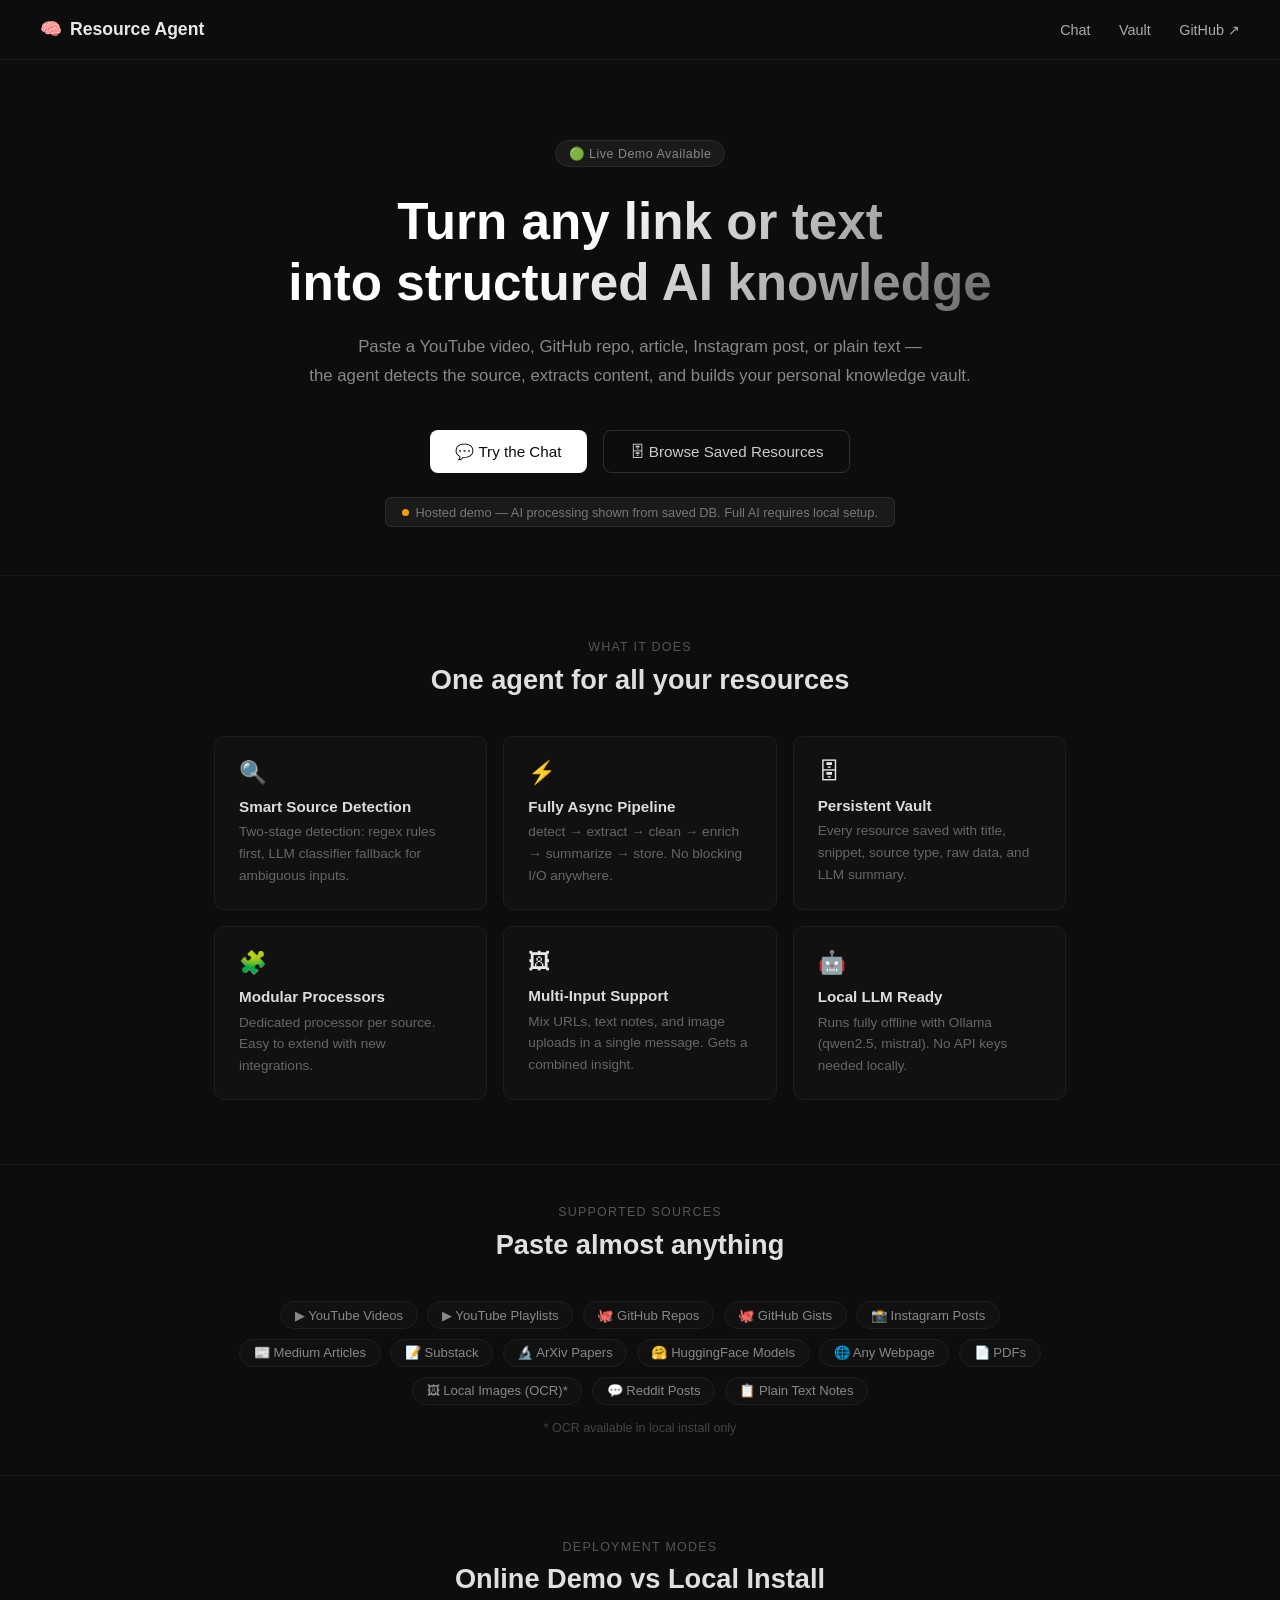
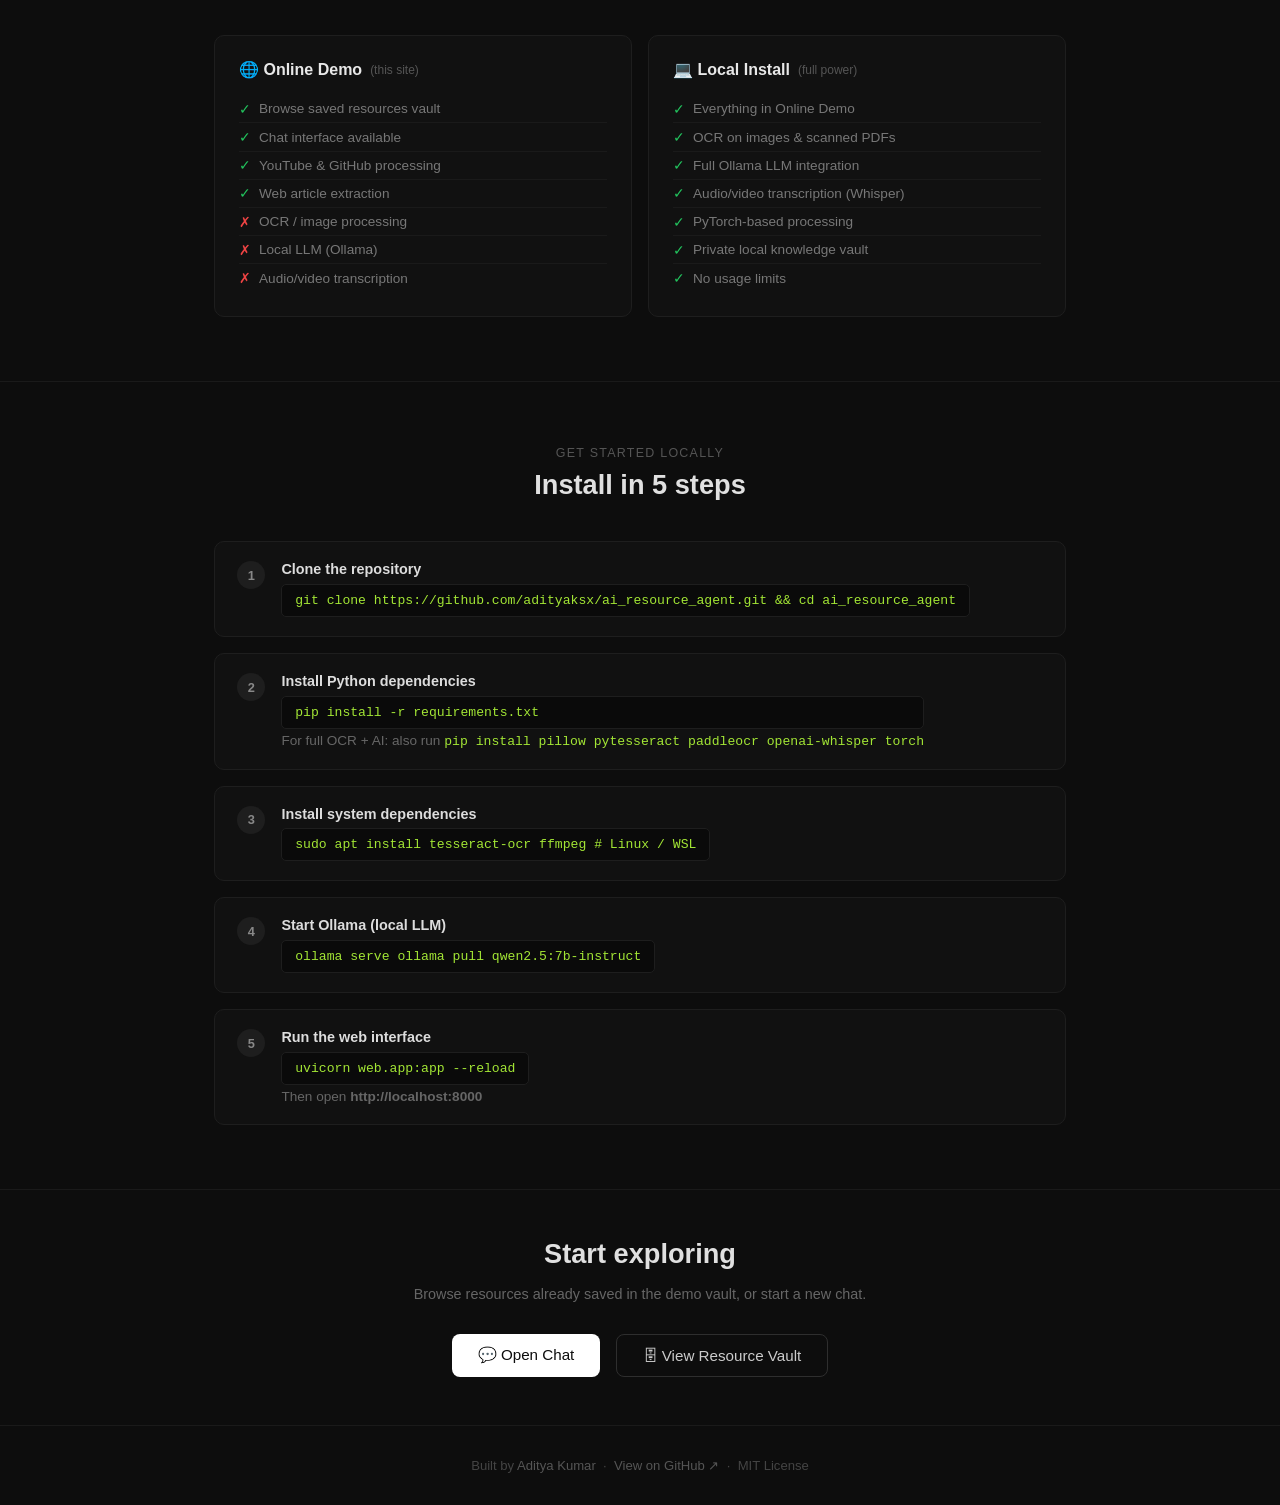
==== frontend/index.html @ 13133a2f "Create index.html" ====
<!DOCTYPE html>
<html lang="en">
<head>
  <meta charset="UTF-8" />
  <meta name="viewport" content="width=device-width, initial-scale=1.0"/>
  <title>AI Resource Agent</title>
  <link rel="stylesheet" href="/static/style.css" />
  <style>
    /* Landing page specific overrides */
    * { box-sizing: border-box; margin: 0; padding: 0; }

    body {
      background: #0d0d0d;
      color: #e8e8e8;
      font-family: -apple-system, BlinkMacSystemFont, 'Segoe UI', sans-serif;
      min-height: 100vh;
    }

    header {
      display: flex;
      align-items: center;
      justify-content: space-between;
      padding: 1.2rem 2.5rem;
      border-bottom: 1px solid #1e1e1e;
    }

    .logo { font-size: 1.1rem; font-weight: 600; display: flex; align-items: center; gap: 0.5rem; }

    nav a {
      color: #aaa;
      text-decoration: none;
      font-size: 0.9rem;
      margin-left: 1.5rem;
      transition: color 0.2s;
    }
    nav a:hover { color: #fff; }

    /* Hero */
    .hero {
      text-align: center;
      padding: 5rem 1.5rem 3rem;
      max-width: 760px;
      margin: 0 auto;
    }
    .badge {
      display: inline-block;
      background: #1a1a1a;
      border: 1px solid #2a2a2a;
      color: #888;
      font-size: 0.78rem;
      padding: 0.3rem 0.8rem;
      border-radius: 20px;
      margin-bottom: 1.5rem;
      letter-spacing: 0.04em;
    }
    .hero h1 {
      font-size: clamp(2rem, 5vw, 3.2rem);
      font-weight: 700;
      line-height: 1.2;
      margin-bottom: 1.2rem;
      background: linear-gradient(135deg, #fff 40%, #666);
      -webkit-background-clip: text;
      -webkit-text-fill-color: transparent;
    }
    .hero p {
      color: #888;
      font-size: 1.05rem;
      line-height: 1.7;
      margin-bottom: 2.5rem;
    }

    /* CTA Buttons */
    .cta-row {
      display: flex;
      gap: 1rem;
      justify-content: center;
      flex-wrap: wrap;
      margin-bottom: 1rem;
    }
    .btn {
      display: inline-flex;
      align-items: center;
      gap: 0.5rem;
      padding: 0.75rem 1.6rem;
      border-radius: 8px;
      font-size: 0.95rem;
      font-weight: 500;
      text-decoration: none;
      transition: all 0.2s;
      cursor: pointer;
      border: none;
    }
    .btn-primary {
      background: #fff;
      color: #0d0d0d;
    }
    .btn-primary:hover { background: #ddd; }
    .btn-secondary {
      background: transparent;
      color: #ccc;
      border: 1px solid #2e2e2e;
    }
    .btn-secondary:hover { border-color: #555; color: #fff; }

    /* Demo notice */
    .demo-notice {
      display: inline-flex;
      align-items: center;
      gap: 0.4rem;
      background: #1a1a1a;
      border: 1px solid #2c2c2c;
      color: #777;
      font-size: 0.8rem;
      padding: 0.4rem 1rem;
      border-radius: 6px;
      margin-top: 0.5rem;
    }
    .dot { width: 7px; height: 7px; border-radius: 50%; background: #f59e0b; display: inline-block; }

    /* Features grid */
    .section {
      max-width: 900px;
      margin: 0 auto;
      padding: 4rem 1.5rem;
    }
    .section-label {
      text-align: center;
      color: #555;
      font-size: 0.78rem;
      letter-spacing: 0.1em;
      text-transform: uppercase;
      margin-bottom: 0.6rem;
    }
    .section h2 {
      text-align: center;
      font-size: 1.7rem;
      font-weight: 600;
      margin-bottom: 2.5rem;
      color: #e0e0e0;
    }

    .features-grid {
      display: grid;
      grid-template-columns: repeat(auto-fit, minmax(240px, 1fr));
      gap: 1rem;
    }
    .feature-card {
      background: #111;
      border: 1px solid #1e1e1e;
      border-radius: 10px;
      padding: 1.4rem 1.5rem;
      transition: border-color 0.2s;
    }
    .feature-card:hover { border-color: #333; }
    .feature-icon { font-size: 1.4rem; margin-bottom: 0.75rem; }
    .feature-card h3 { font-size: 0.95rem; font-weight: 600; margin-bottom: 0.4rem; color: #ddd; }
    .feature-card p { font-size: 0.85rem; color: #666; line-height: 1.6; }

    /* Sources */
    .sources-list {
      display: flex;
      flex-wrap: wrap;
      gap: 0.6rem;
      justify-content: center;
      margin-top: 1.5rem;
    }
    .source-tag {
      background: #111;
      border: 1px solid #1e1e1e;
      color: #888;
      font-size: 0.82rem;
      padding: 0.35rem 0.85rem;
      border-radius: 20px;
    }

    /* Online vs Local table */
    .compare-grid {
      display: grid;
      grid-template-columns: 1fr 1fr;
      gap: 1rem;
    }
    @media (max-width: 600px) { .compare-grid { grid-template-columns: 1fr; } }

    .compare-card {
      background: #111;
      border: 1px solid #1e1e1e;
      border-radius: 10px;
      padding: 1.5rem;
    }
    .compare-card h3 {
      font-size: 1rem;
      font-weight: 600;
      margin-bottom: 1rem;
      display: flex;
      align-items: center;
      gap: 0.5rem;
    }
    .compare-card ul { list-style: none; }
    .compare-card li {
      font-size: 0.85rem;
      color: #777;
      padding: 0.35rem 0;
      border-bottom: 1px solid #1a1a1a;
      display: flex;
      align-items: center;
      gap: 0.5rem;
    }
    .compare-card li:last-child { border-bottom: none; }
    .check { color: #22c55e; }
    .cross { color: #ef4444; }

    /* Install steps */
    .steps { display: flex; flex-direction: column; gap: 1rem; }
    .step {
      display: flex;
      gap: 1rem;
      align-items: flex-start;
      background: #111;
      border: 1px solid #1e1e1e;
      border-radius: 10px;
      padding: 1.2rem 1.4rem;
    }
    .step-num {
      min-width: 28px;
      height: 28px;
      background: #1e1e1e;
      border-radius: 50%;
      display: flex;
      align-items: center;
      justify-content: center;
      font-size: 0.8rem;
      color: #888;
      font-weight: 600;
    }
    .step-body h4 { font-size: 0.9rem; font-weight: 600; margin-bottom: 0.3rem; color: #ddd; }
    .step-body code {
      display: block;
      background: #0a0a0a;
      border: 1px solid #1e1e1e;
      border-radius: 5px;
      padding: 0.5rem 0.8rem;
      font-size: 0.82rem;
      color: #a3e635;
      margin-top: 0.4rem;
      font-family: 'Courier New', monospace;
    }
    .step-body p { font-size: 0.85rem; color: #666; margin-top: 0.3rem; }

    /* Footer */
    footer {
      text-align: center;
      padding: 2rem 1.5rem;
      border-top: 1px solid #1a1a1a;
      color: #444;
      font-size: 0.82rem;
    }
    footer a { color: #555; text-decoration: none; }
    footer a:hover { color: #aaa; }

    hr.divider { border: none; border-top: 1px solid #1a1a1a; }
  </style>
</head>
<body>

<!-- Header -->
<header>
  <div class="logo">🧠 <span>Resource Agent</span></div>
  <nav>
    <a href="/chat">Chat</a>
    <a href="/resources">Vault</a>
    <a href="https://github.com/adityaksx/ai_resource_agent" target="_blank">GitHub ↗</a>
  </nav>
</header>

<!-- Hero -->
<section class="hero">
  <div class="badge">🟢 Live Demo Available</div>
  <h1>Turn any link or text<br/>into structured AI knowledge</h1>
  <p>
    Paste a YouTube video, GitHub repo, article, Instagram post, or plain text —<br/>
    the agent detects the source, extracts content, and builds your personal knowledge vault.
  </p>
  <div class="cta-row">
    <a class="btn btn-primary" href="/chat">💬 Try the Chat</a>
    <a class="btn btn-secondary" href="/resources">🗄 Browse Saved Resources</a>
  </div>
  <div>
    <span class="demo-notice">
      <span class="dot"></span>
      Hosted demo — AI processing shown from saved DB. Full AI requires local setup.
    </span>
  </div>
</section>

<hr class="divider"/>

<!-- Features -->
<section class="section">
  <div class="section-label">What it does</div>
  <h2>One agent for all your resources</h2>
  <div class="features-grid">
    <div class="feature-card">
      <div class="feature-icon">🔍</div>
      <h3>Smart Source Detection</h3>
      <p>Two-stage detection: regex rules first, LLM classifier fallback for ambiguous inputs.</p>
    </div>
    <div class="feature-card">
      <div class="feature-icon">⚡</div>
      <h3>Fully Async Pipeline</h3>
      <p>detect → extract → clean → enrich → summarize → store. No blocking I/O anywhere.</p>
    </div>
    <div class="feature-card">
      <div class="feature-icon">🗄</div>
      <h3>Persistent Vault</h3>
      <p>Every resource saved with title, snippet, source type, raw data, and LLM summary.</p>
    </div>
    <div class="feature-card">
      <div class="feature-icon">🧩</div>
      <h3>Modular Processors</h3>
      <p>Dedicated processor per source. Easy to extend with new integrations.</p>
    </div>
    <div class="feature-card">
      <div class="feature-icon">🖼</div>
      <h3>Multi-Input Support</h3>
      <p>Mix URLs, text notes, and image uploads in a single message. Gets a combined insight.</p>
    </div>
    <div class="feature-card">
      <div class="feature-icon">🤖</div>
      <h3>Local LLM Ready</h3>
      <p>Runs fully offline with Ollama (qwen2.5, mistral). No API keys needed locally.</p>
    </div>
  </div>
</section>

<hr class="divider"/>

<!-- Supported Sources -->
<section class="section" style="padding-top: 2.5rem; padding-bottom: 2.5rem;">
  <div class="section-label">Supported sources</div>
  <h2>Paste almost anything</h2>
  <div class="sources-list">
    <span class="source-tag">▶ YouTube Videos</span>
    <span class="source-tag">▶ YouTube Playlists</span>
    <span class="source-tag">🐙 GitHub Repos</span>
    <span class="source-tag">🐙 GitHub Gists</span>
    <span class="source-tag">📸 Instagram Posts</span>
    <span class="source-tag">📰 Medium Articles</span>
    <span class="source-tag">📝 Substack</span>
    <span class="source-tag">🔬 ArXiv Papers</span>
    <span class="source-tag">🤗 HuggingFace Models</span>
    <span class="source-tag">🌐 Any Webpage</span>
    <span class="source-tag">📄 PDFs</span>
    <span class="source-tag">🖼 Local Images (OCR)*</span>
    <span class="source-tag">💬 Reddit Posts</span>
    <span class="source-tag">📋 Plain Text Notes</span>
  </div>
  <p style="text-align:center; color:#444; font-size:0.78rem; margin-top:1rem;">* OCR available in local install only</p>
</section>

<hr class="divider"/>

<!-- Online vs Local -->
<section class="section">
  <div class="section-label">Deployment modes</div>
  <h2>Online Demo vs Local Install</h2>
  <div class="compare-grid">
    <div class="compare-card">
      <h3>🌐 Online Demo <span style="font-size:0.75rem; color:#555; font-weight:400;">(this site)</span></h3>
      <ul>
        <li><span class="check">✓</span> Browse saved resources vault</li>
        <li><span class="check">✓</span> Chat interface available</li>
        <li><span class="check">✓</span> YouTube & GitHub processing</li>
        <li><span class="check">✓</span> Web article extraction</li>
        <li><span class="cross">✗</span> OCR / image processing</li>
        <li><span class="cross">✗</span> Local LLM (Ollama)</li>
        <li><span class="cross">✗</span> Audio/video transcription</li>
      </ul>
    </div>
    <div class="compare-card">
      <h3>💻 Local Install <span style="font-size:0.75rem; color:#555; font-weight:400;">(full power)</span></h3>
      <ul>
        <li><span class="check">✓</span> Everything in Online Demo</li>
        <li><span class="check">✓</span> OCR on images & scanned PDFs</li>
        <li><span class="check">✓</span> Full Ollama LLM integration</li>
        <li><span class="check">✓</span> Audio/video transcription (Whisper)</li>
        <li><span class="check">✓</span> PyTorch-based processing</li>
        <li><span class="check">✓</span> Private local knowledge vault</li>
        <li><span class="check">✓</span> No usage limits</li>
      </ul>
    </div>
  </div>
</section>

<hr class="divider"/>

<!-- Local Install Steps -->
<section class="section">
  <div class="section-label">Get started locally</div>
  <h2>Install in 5 steps</h2>
  <div class="steps">
    <div class="step">
      <div class="step-num">1</div>
      <div class="step-body">
        <h4>Clone the repository</h4>
        <code>git clone https://github.com/adityaksx/ai_resource_agent.git && cd ai_resource_agent</code>
      </div>
    </div>
    <div class="step">
      <div class="step-num">2</div>
      <div class="step-body">
        <h4>Install Python dependencies</h4>
        <code>pip install -r requirements.txt</code>
        <p>For full OCR + AI: also run <code style="display:inline; background:none; border:none; padding:0; color:#a3e635;">pip install pillow pytesseract paddleocr openai-whisper torch</code></p>
      </div>
    </div>
    <div class="step">
      <div class="step-num">3</div>
      <div class="step-body">
        <h4>Install system dependencies</h4>
        <code>sudo apt install tesseract-ocr ffmpeg   # Linux / WSL</code>
      </div>
    </div>
    <div class="step">
      <div class="step-num">4</div>
      <div class="step-body">
        <h4>Start Ollama (local LLM)</h4>
        <code>ollama serve
ollama pull qwen2.5:7b-instruct</code>
      </div>
    </div>
    <div class="step">
      <div class="step-num">5</div>
      <div class="step-body">
        <h4>Run the web interface</h4>
        <code>uvicorn web.app:app --reload</code>
        <p>Then open <strong>http://localhost:8000</strong></p>
      </div>
    </div>
  </div>
</section>

<hr class="divider"/>

<!-- Footer CTA -->
<section class="section" style="padding-top:3rem; padding-bottom:2rem; text-align:center;">
  <h2 style="margin-bottom:1rem;">Start exploring</h2>
  <p style="color:#666; font-size:0.9rem; margin-bottom:2rem;">
    Browse resources already saved in the demo vault, or start a new chat.
  </p>
  <div class="cta-row">
    <a class="btn btn-primary" href="/chat">💬 Open Chat</a>
    <a class="btn btn-secondary" href="/resources">🗄 View Resource Vault</a>
  </div>
</section>

<footer>
  Built by <a href="https://github.com/adityaksx" target="_blank">Aditya Kumar</a> &nbsp;·&nbsp;
  <a href="https://github.com/adityaksx/ai_resource_agent" target="_blank">View on GitHub ↗</a>
  &nbsp;·&nbsp; MIT License
</footer>

</body>
</html>
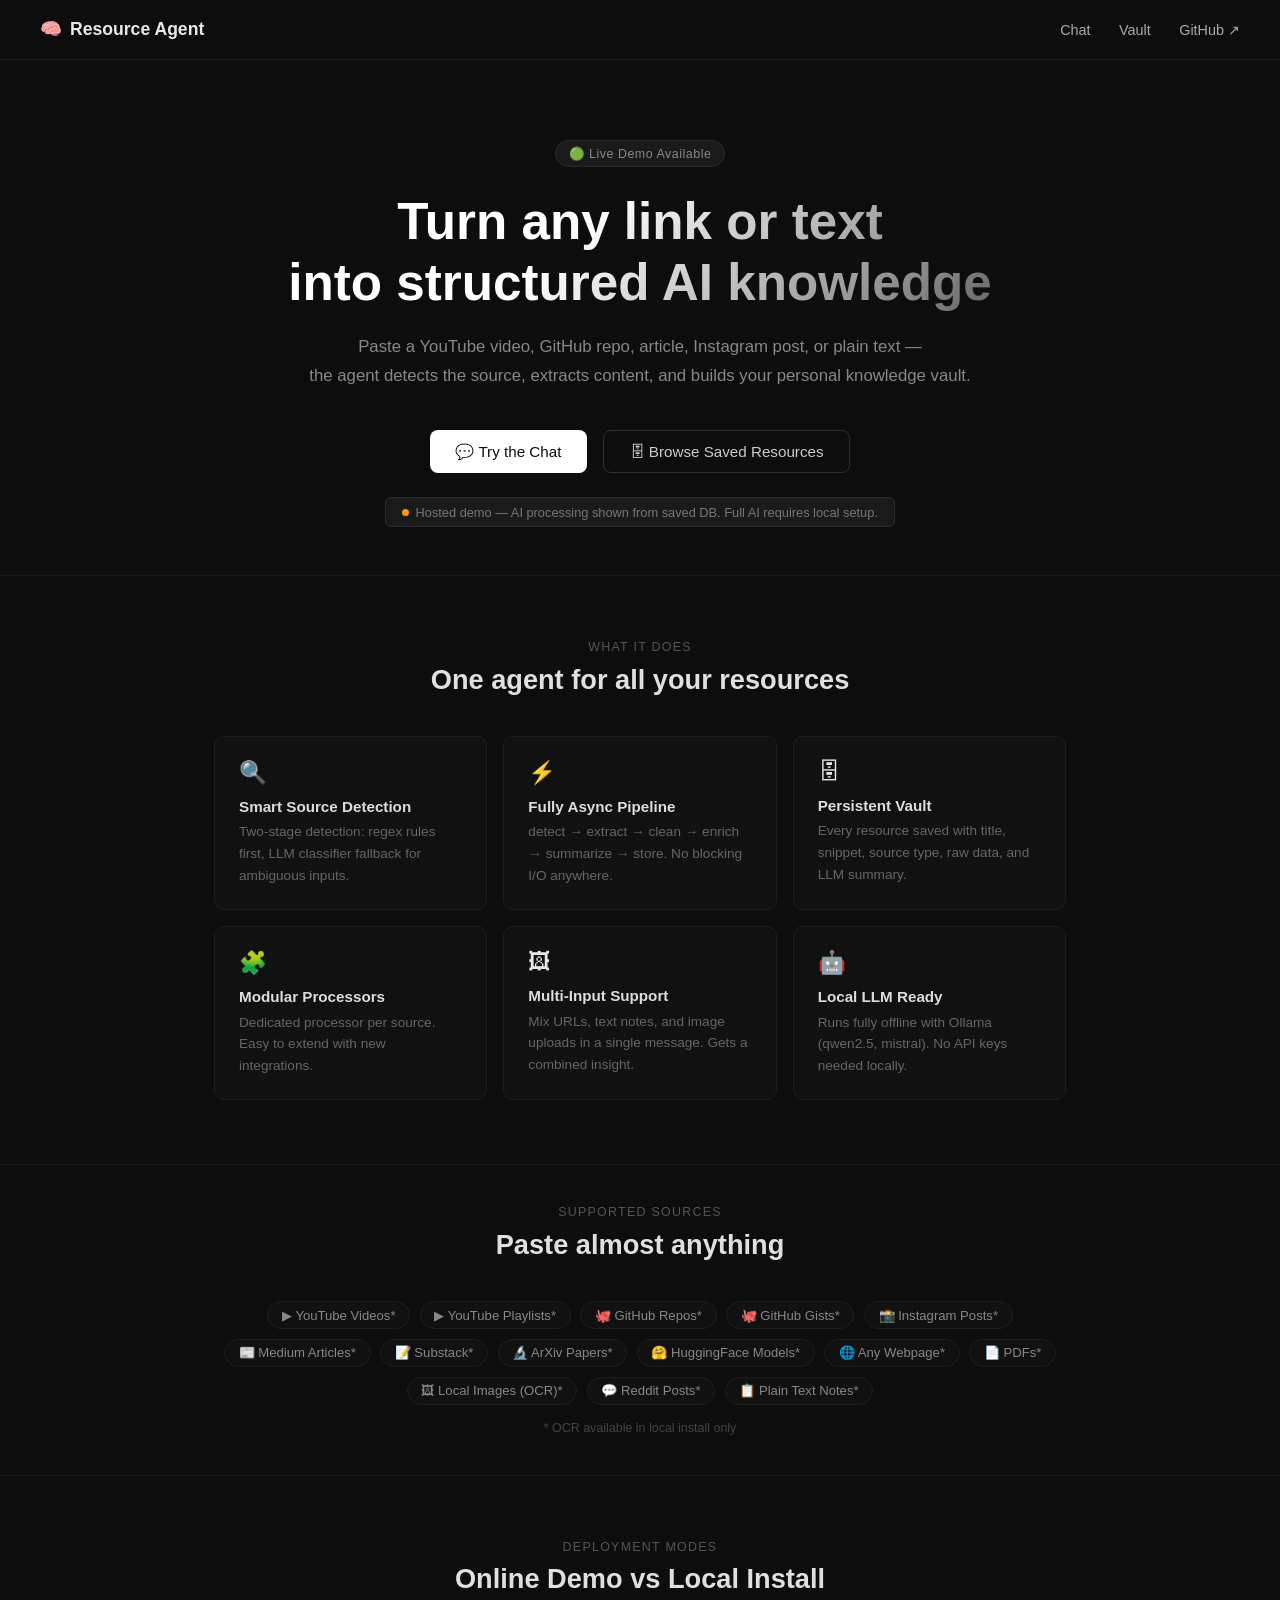
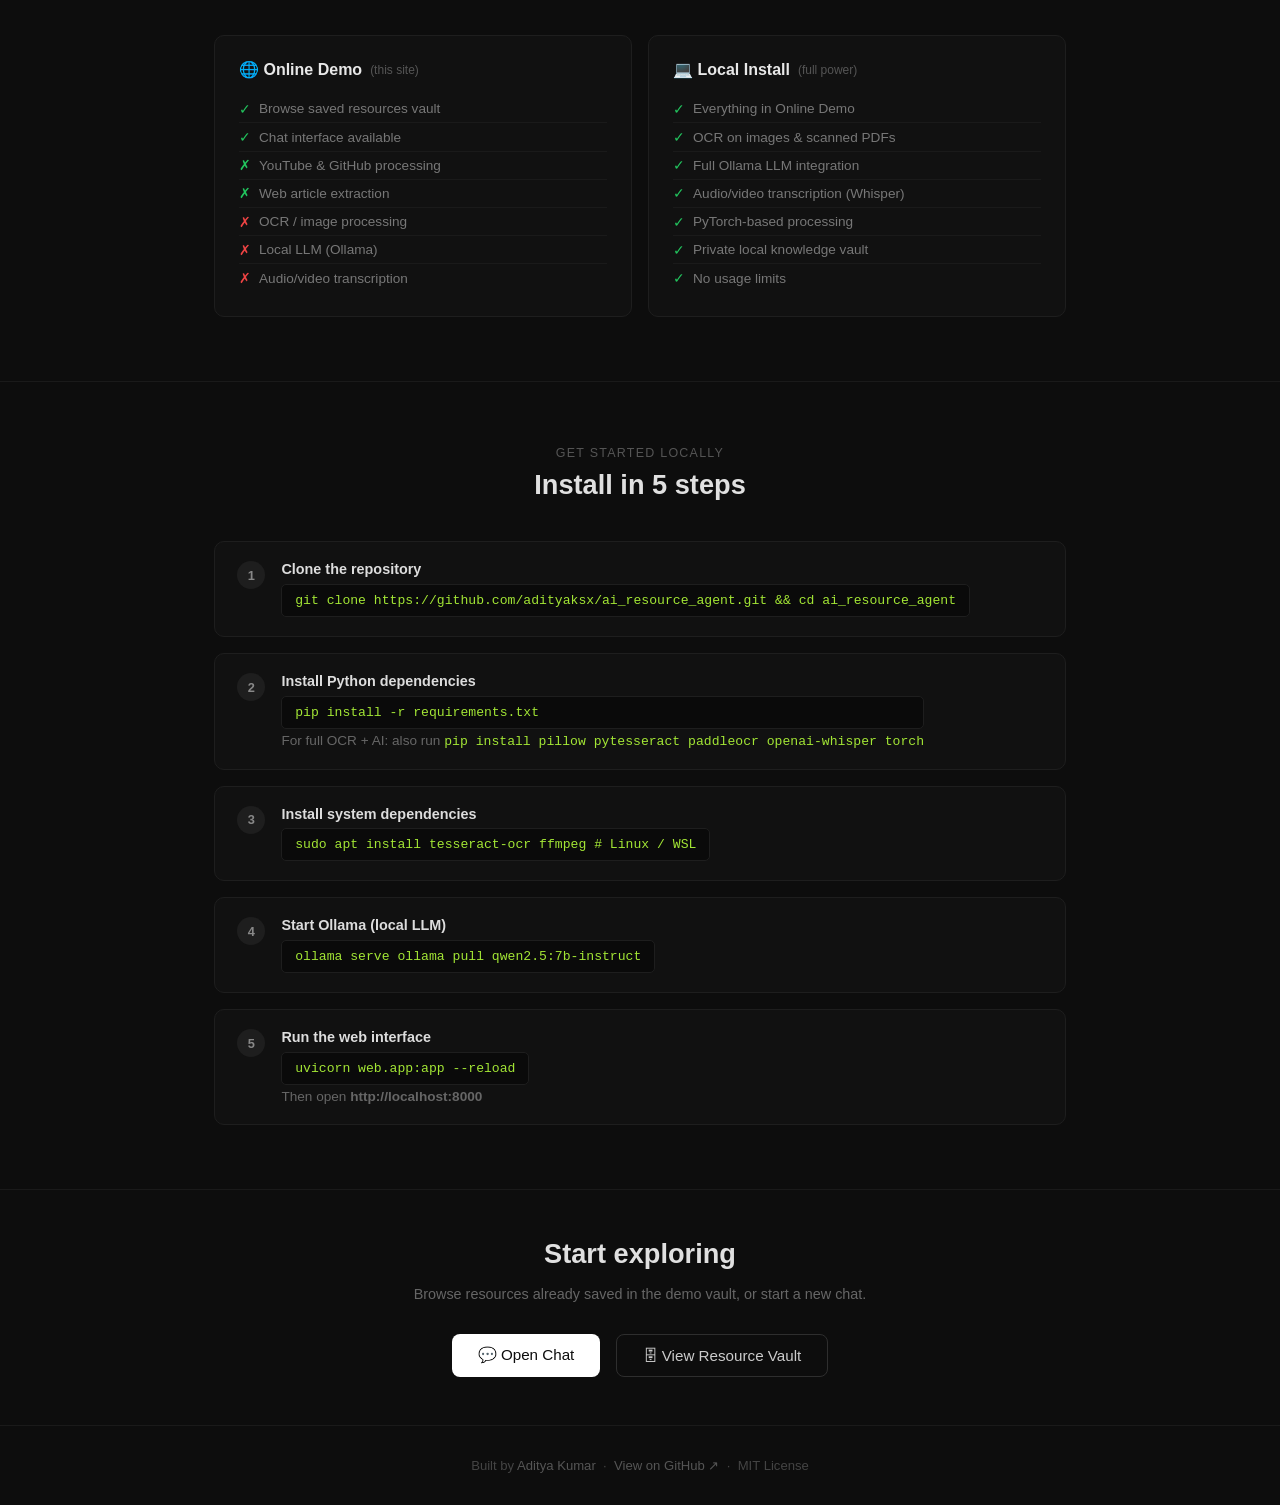
==== commit dcf66d0b: "Update index.html" ====
--- a/frontend/index.html
+++ b/frontend/index.html
@@ -4,7 +4,6 @@
   <meta charset="UTF-8" />
   <meta name="viewport" content="width=device-width, initial-scale=1.0"/>
   <title>AI Resource Agent</title>
-  <link rel="stylesheet" href="/static/style.css" />
   <style>
     /* Landing page specific overrides */
     * { box-sizing: border-box; margin: 0; padding: 0; }
@@ -339,20 +338,20 @@
   <div class="section-label">Supported sources</div>
   <h2>Paste almost anything</h2>
   <div class="sources-list">
-    <span class="source-tag">▶ YouTube Videos</span>
-    <span class="source-tag">▶ YouTube Playlists</span>
-    <span class="source-tag">🐙 GitHub Repos</span>
-    <span class="source-tag">🐙 GitHub Gists</span>
-    <span class="source-tag">📸 Instagram Posts</span>
-    <span class="source-tag">📰 Medium Articles</span>
-    <span class="source-tag">📝 Substack</span>
-    <span class="source-tag">🔬 ArXiv Papers</span>
-    <span class="source-tag">🤗 HuggingFace Models</span>
-    <span class="source-tag">🌐 Any Webpage</span>
-    <span class="source-tag">📄 PDFs</span>
+    <span class="source-tag">▶ YouTube Videos*</span>
+    <span class="source-tag">▶ YouTube Playlists*</span>
+    <span class="source-tag">🐙 GitHub Repos*</span>
+    <span class="source-tag">🐙 GitHub Gists*</span>
+    <span class="source-tag">📸 Instagram Posts*</span>
+    <span class="source-tag">📰 Medium Articles*</span>
+    <span class="source-tag">📝 Substack*</span>
+    <span class="source-tag">🔬 ArXiv Papers*</span>
+    <span class="source-tag">🤗 HuggingFace Models*</span>
+    <span class="source-tag">🌐 Any Webpage*</span>
+    <span class="source-tag">📄 PDFs*</span>
     <span class="source-tag">🖼 Local Images (OCR)*</span>
-    <span class="source-tag">💬 Reddit Posts</span>
-    <span class="source-tag">📋 Plain Text Notes</span>
+    <span class="source-tag">💬 Reddit Posts*</span>
+    <span class="source-tag">📋 Plain Text Notes*</span>
   </div>
   <p style="text-align:center; color:#444; font-size:0.78rem; margin-top:1rem;">* OCR available in local install only</p>
 </section>
@@ -369,8 +368,8 @@
       <ul>
         <li><span class="check">✓</span> Browse saved resources vault</li>
         <li><span class="check">✓</span> Chat interface available</li>
-        <li><span class="check">✓</span> YouTube & GitHub processing</li>
-        <li><span class="check">✓</span> Web article extraction</li>
+        <li><span class="check">✗</span> YouTube & GitHub processing</li>
+        <li><span class="check">✗</span> Web article extraction</li>
         <li><span class="cross">✗</span> OCR / image processing</li>
         <li><span class="cross">✗</span> Local LLM (Ollama)</li>
         <li><span class="cross">✗</span> Audio/video transcription</li>
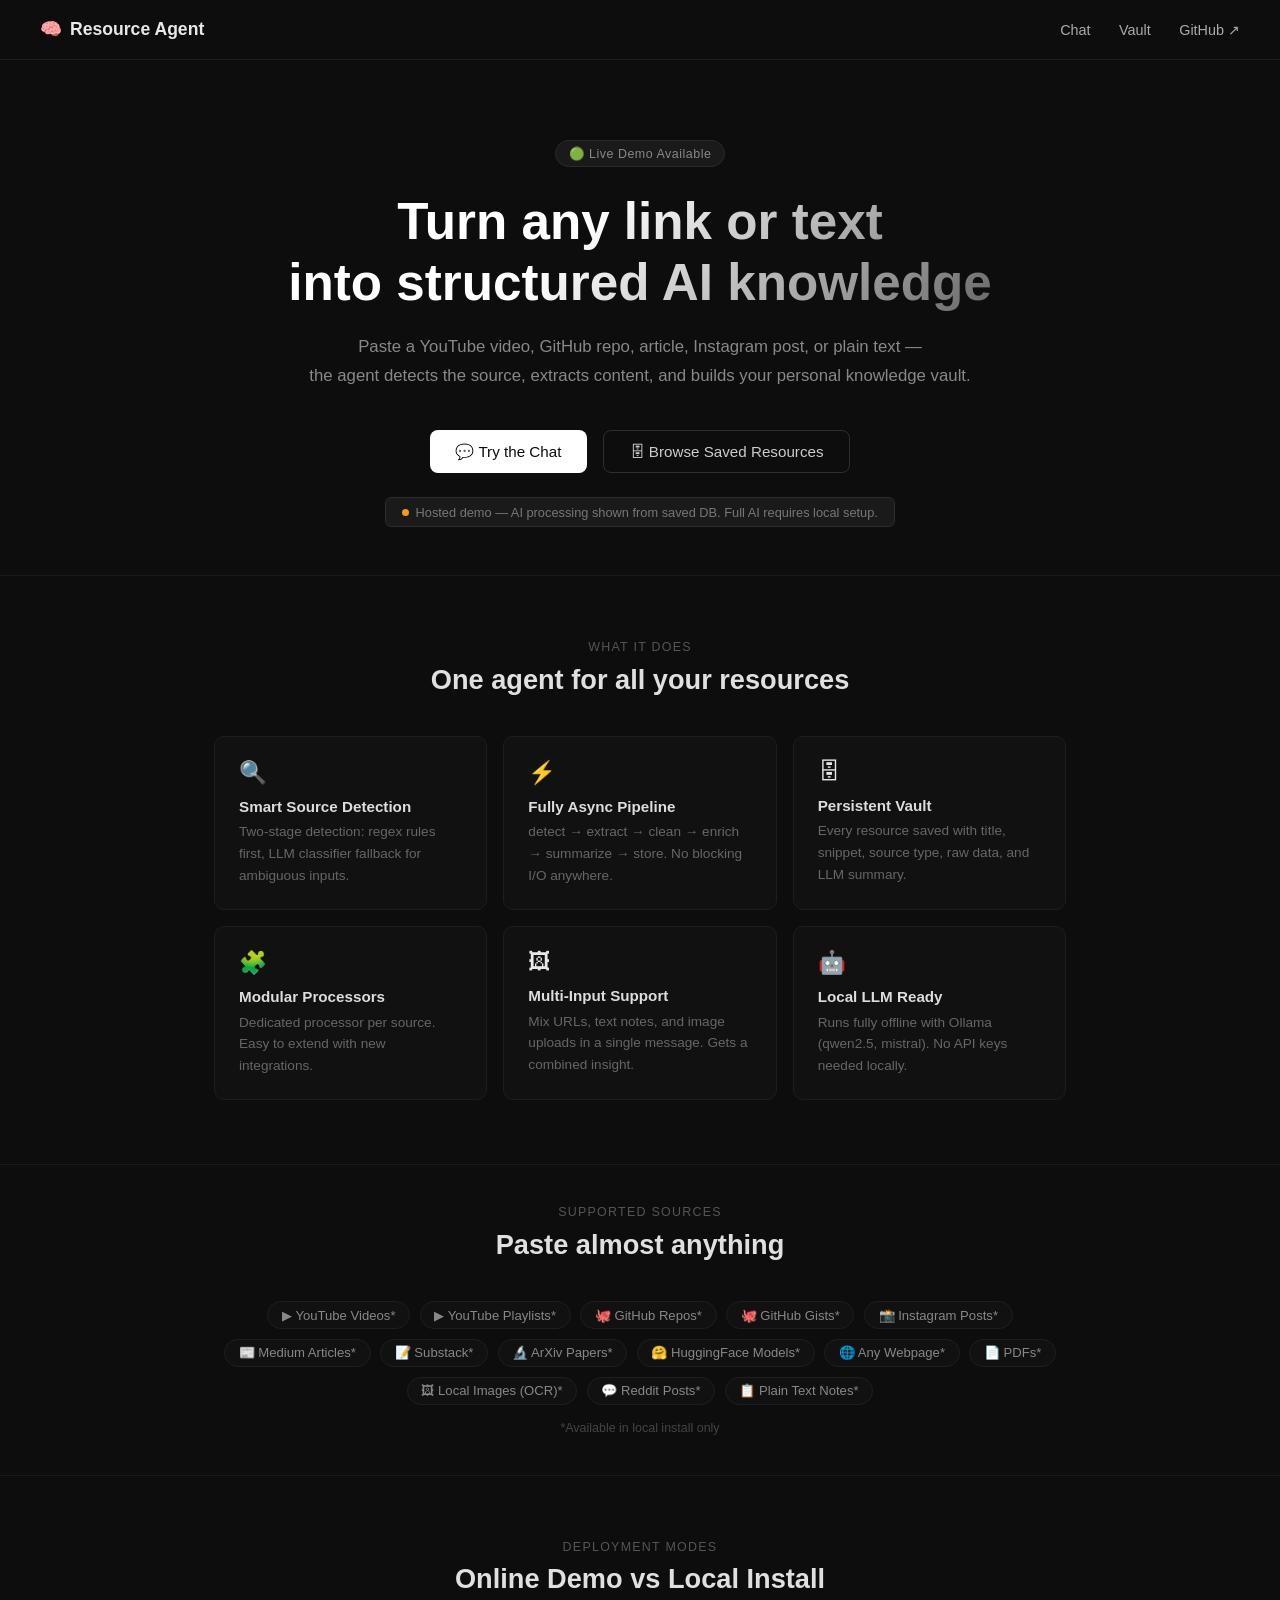
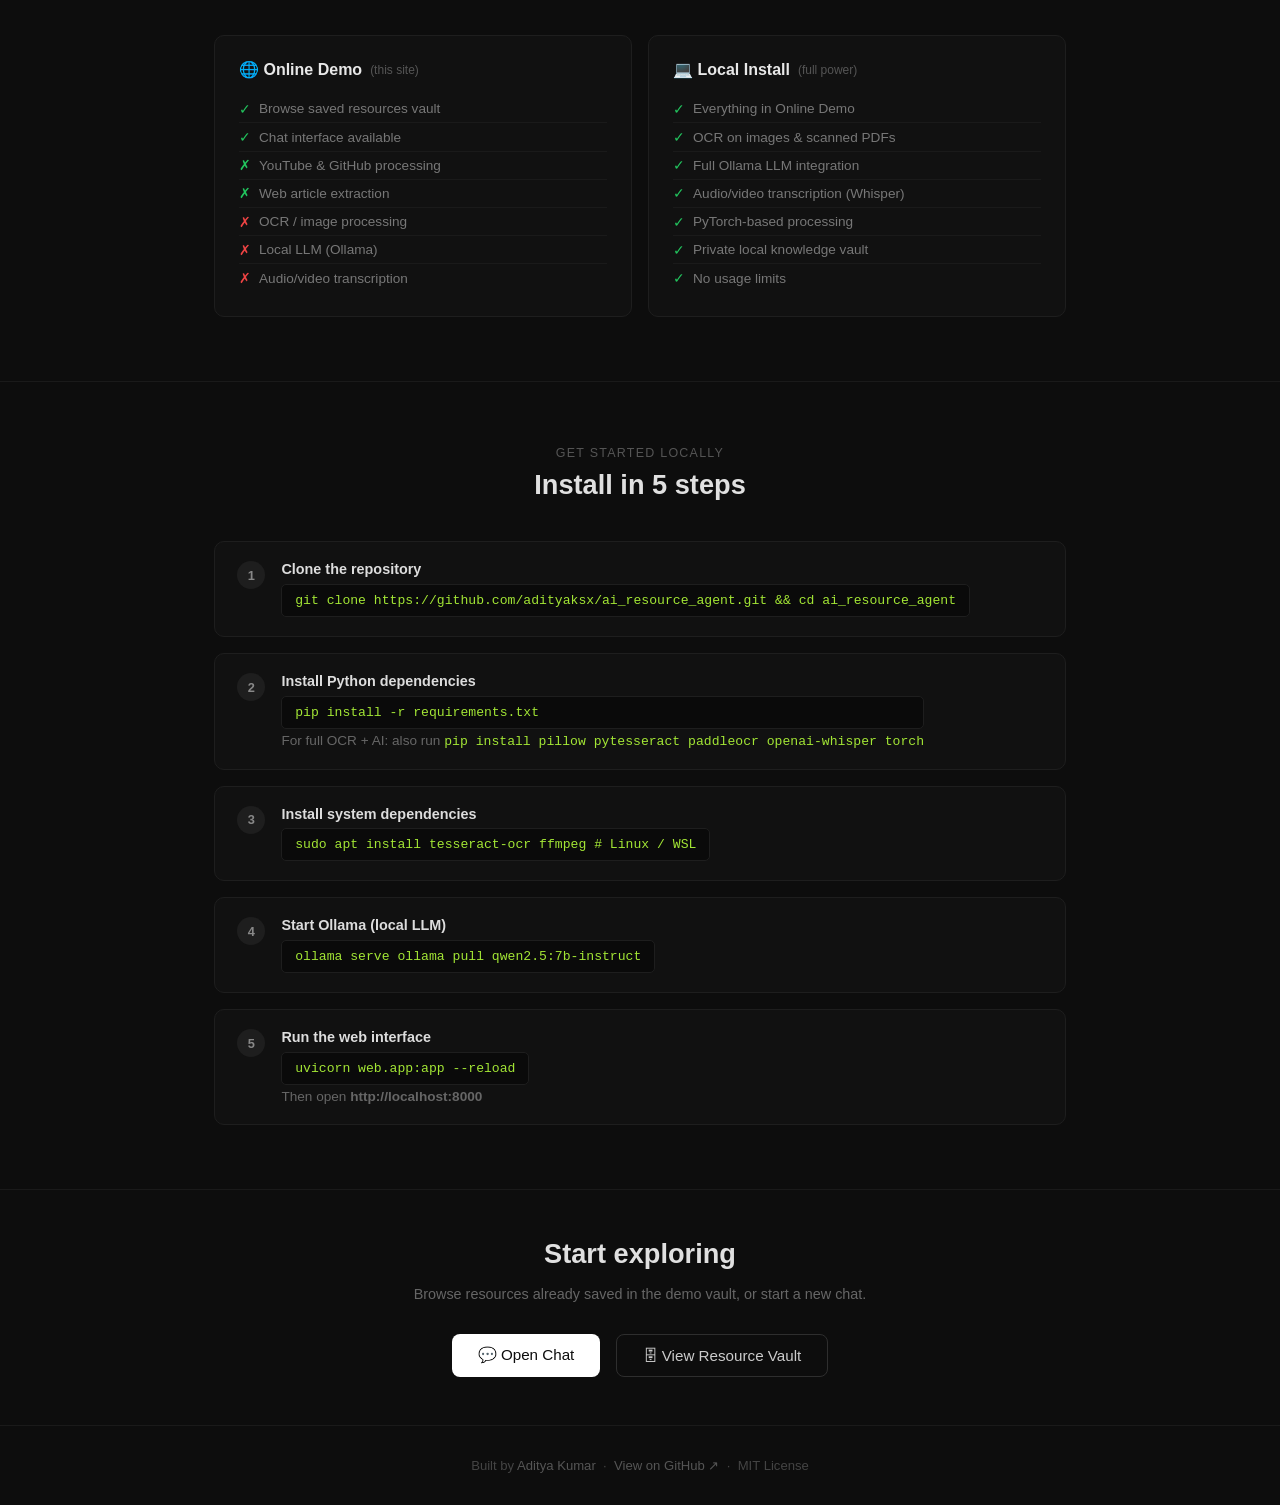
==== commit fa917101: "Update index.html" ====
--- a/frontend/index.html
+++ b/frontend/index.html
@@ -353,7 +353,7 @@
     <span class="source-tag">💬 Reddit Posts*</span>
     <span class="source-tag">📋 Plain Text Notes*</span>
   </div>
-  <p style="text-align:center; color:#444; font-size:0.78rem; margin-top:1rem;">* OCR available in local install only</p>
+  <p style="text-align:center; color:#444; font-size:0.78rem; margin-top:1rem;">*Available in local install only</p>
 </section>
 
 <hr class="divider"/>
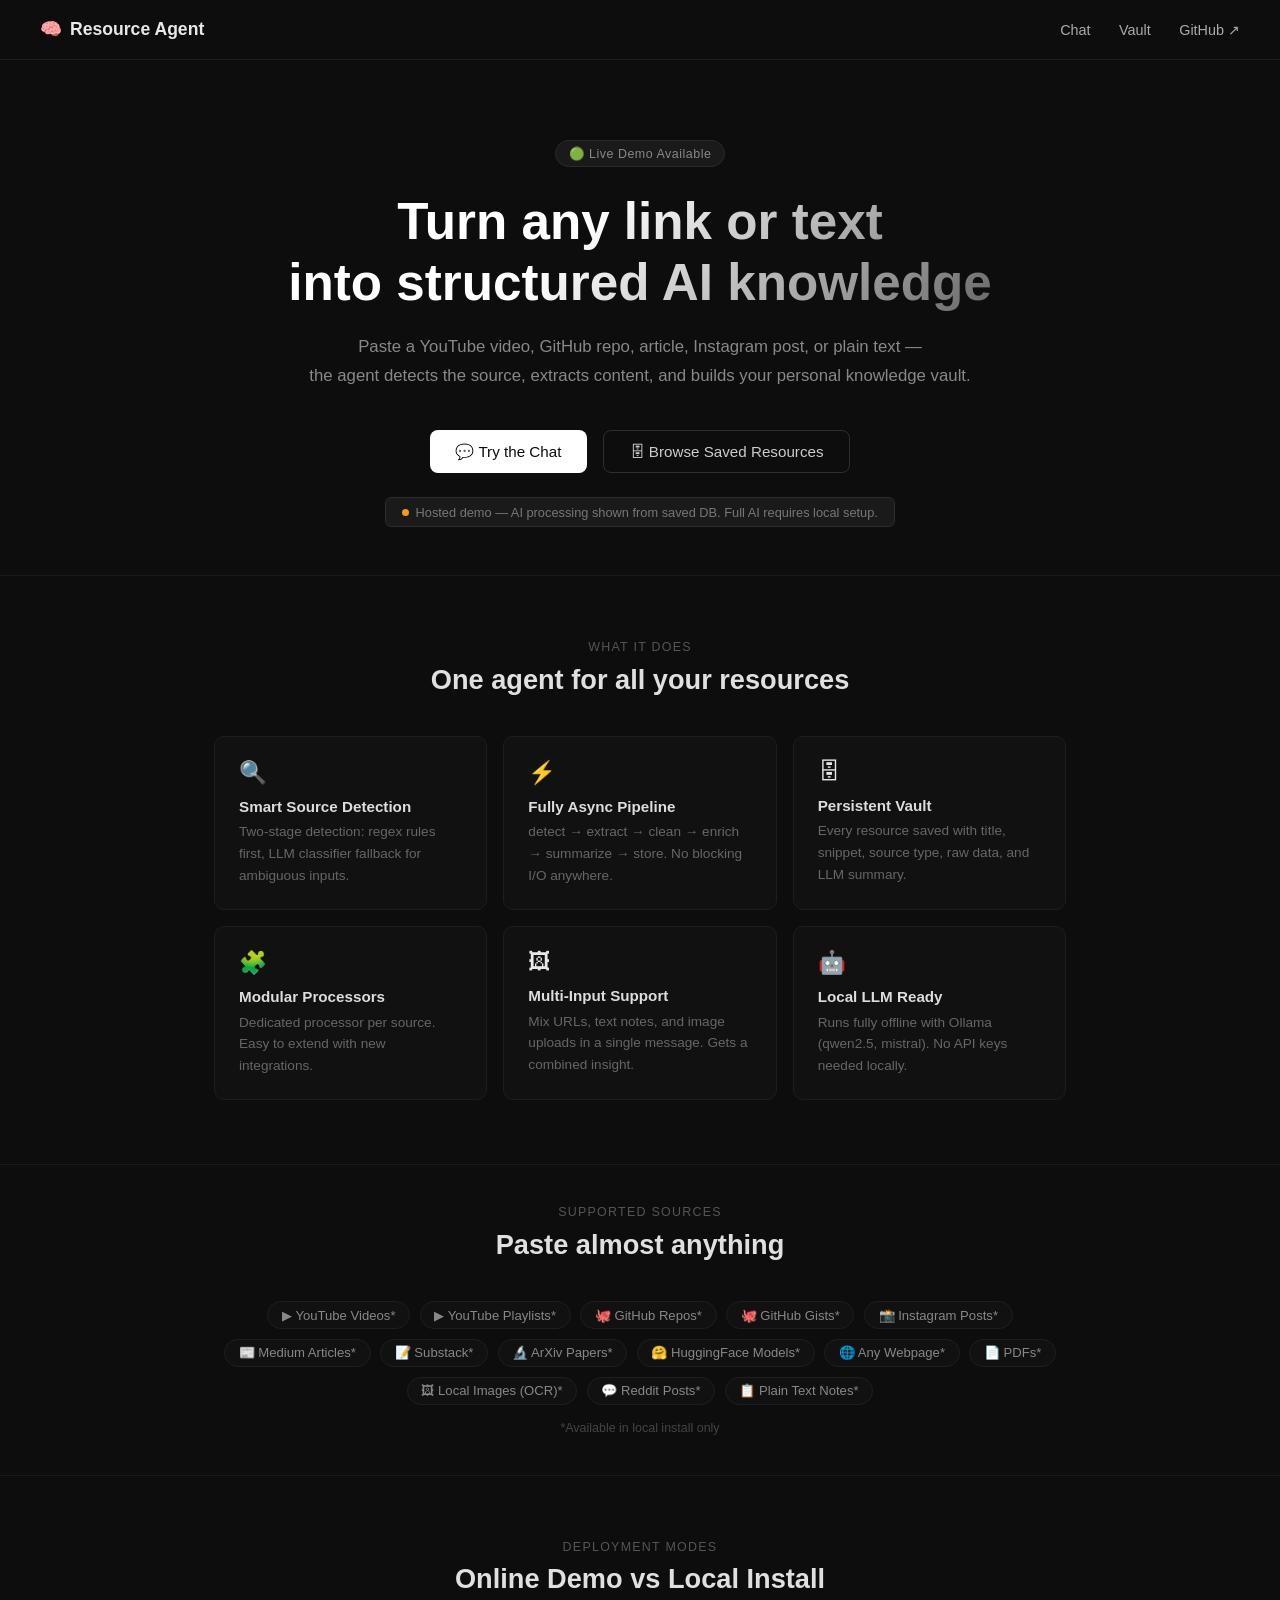
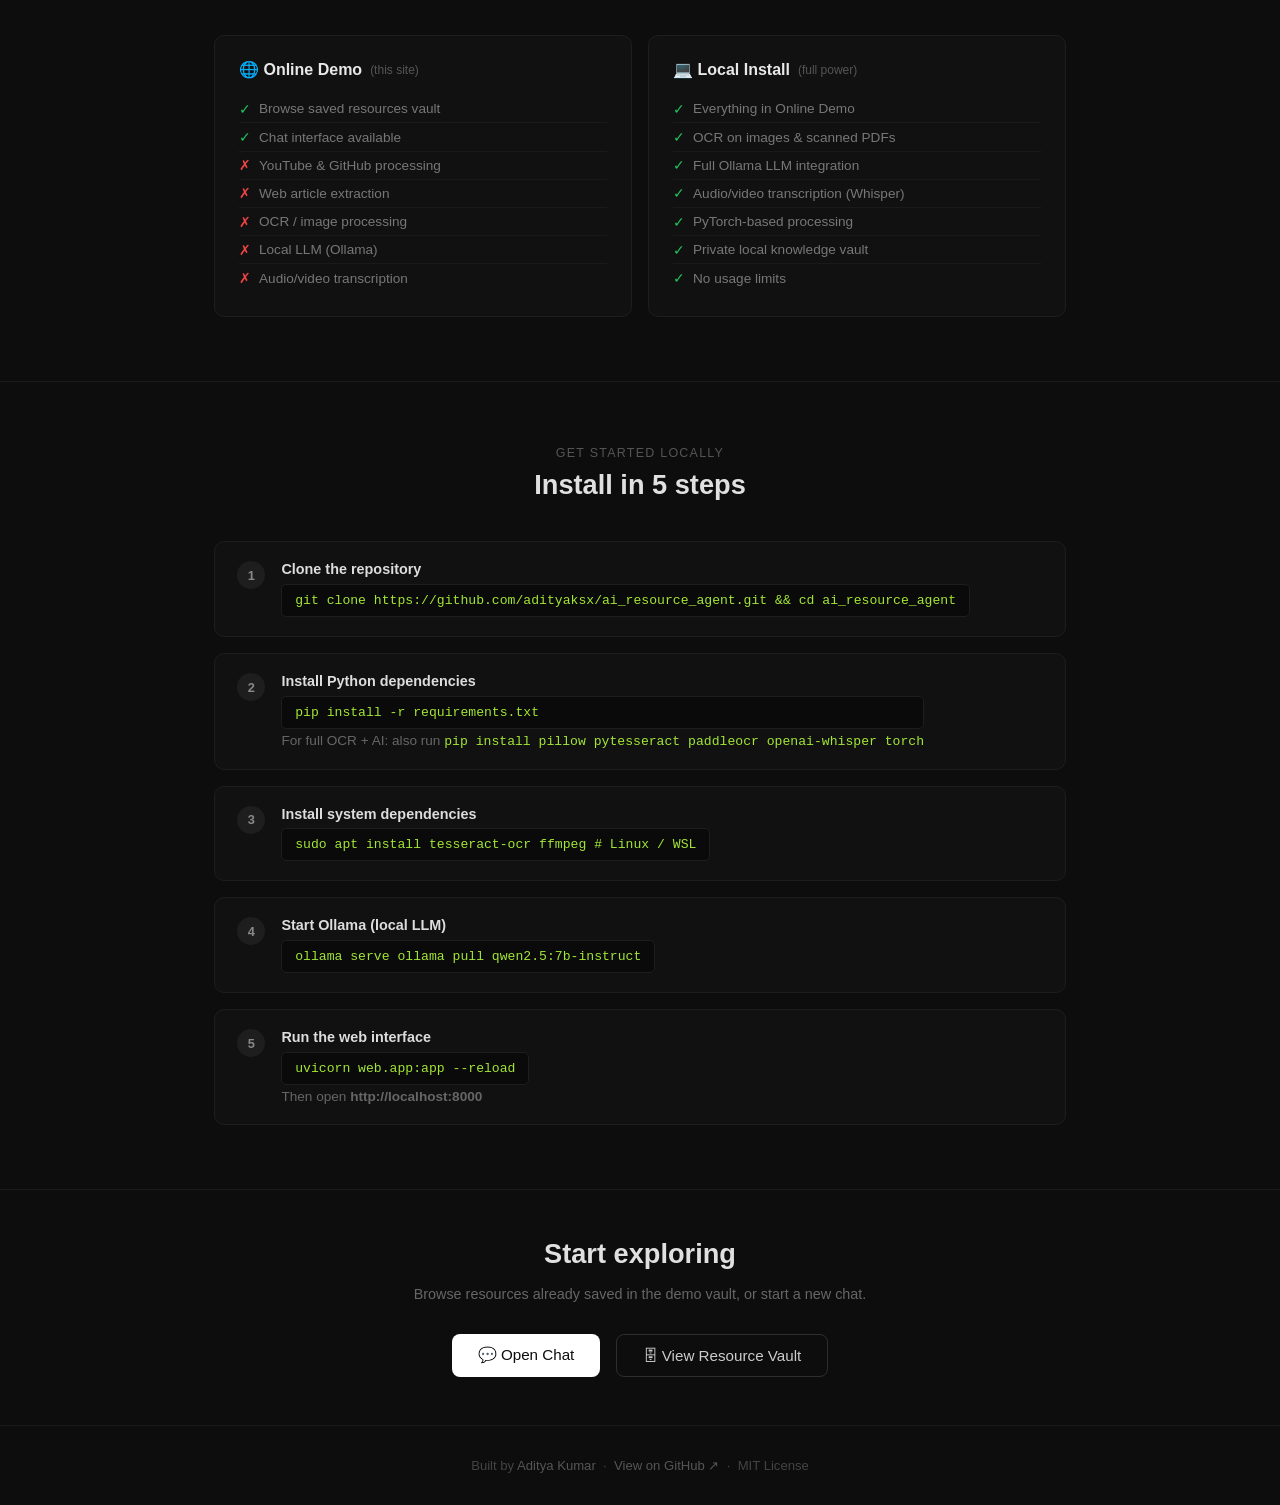
==== commit 8052d9a8: "Update index.html" ====
--- a/frontend/index.html
+++ b/frontend/index.html
@@ -368,8 +368,8 @@
       <ul>
         <li><span class="check">✓</span> Browse saved resources vault</li>
         <li><span class="check">✓</span> Chat interface available</li>
-        <li><span class="check">✗</span> YouTube & GitHub processing</li>
-        <li><span class="check">✗</span> Web article extraction</li>
+        <li><span class="cross">✗</span> YouTube & GitHub processing</li>
+        <li><span class="cross">✗</span> Web article extraction</li>
         <li><span class="cross">✗</span> OCR / image processing</li>
         <li><span class="cross">✗</span> Local LLM (Ollama)</li>
         <li><span class="cross">✗</span> Audio/video transcription</li>
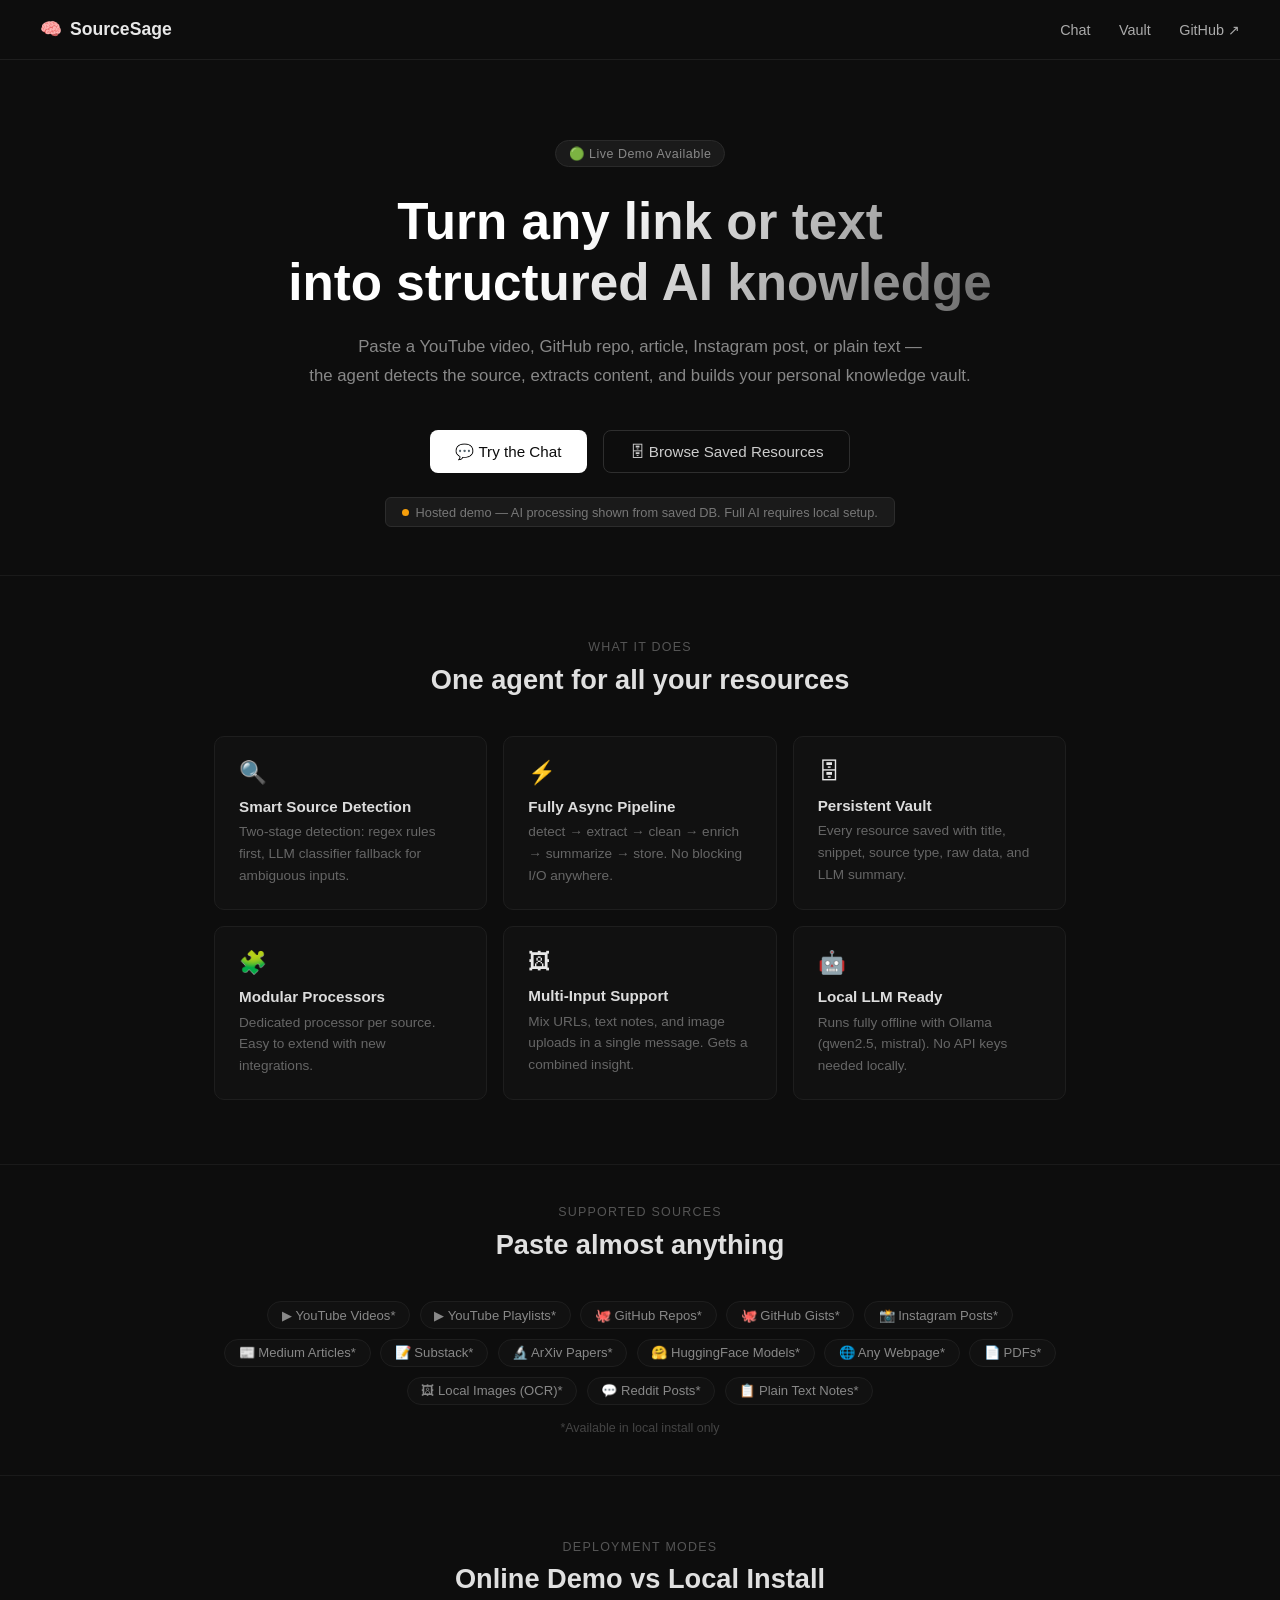
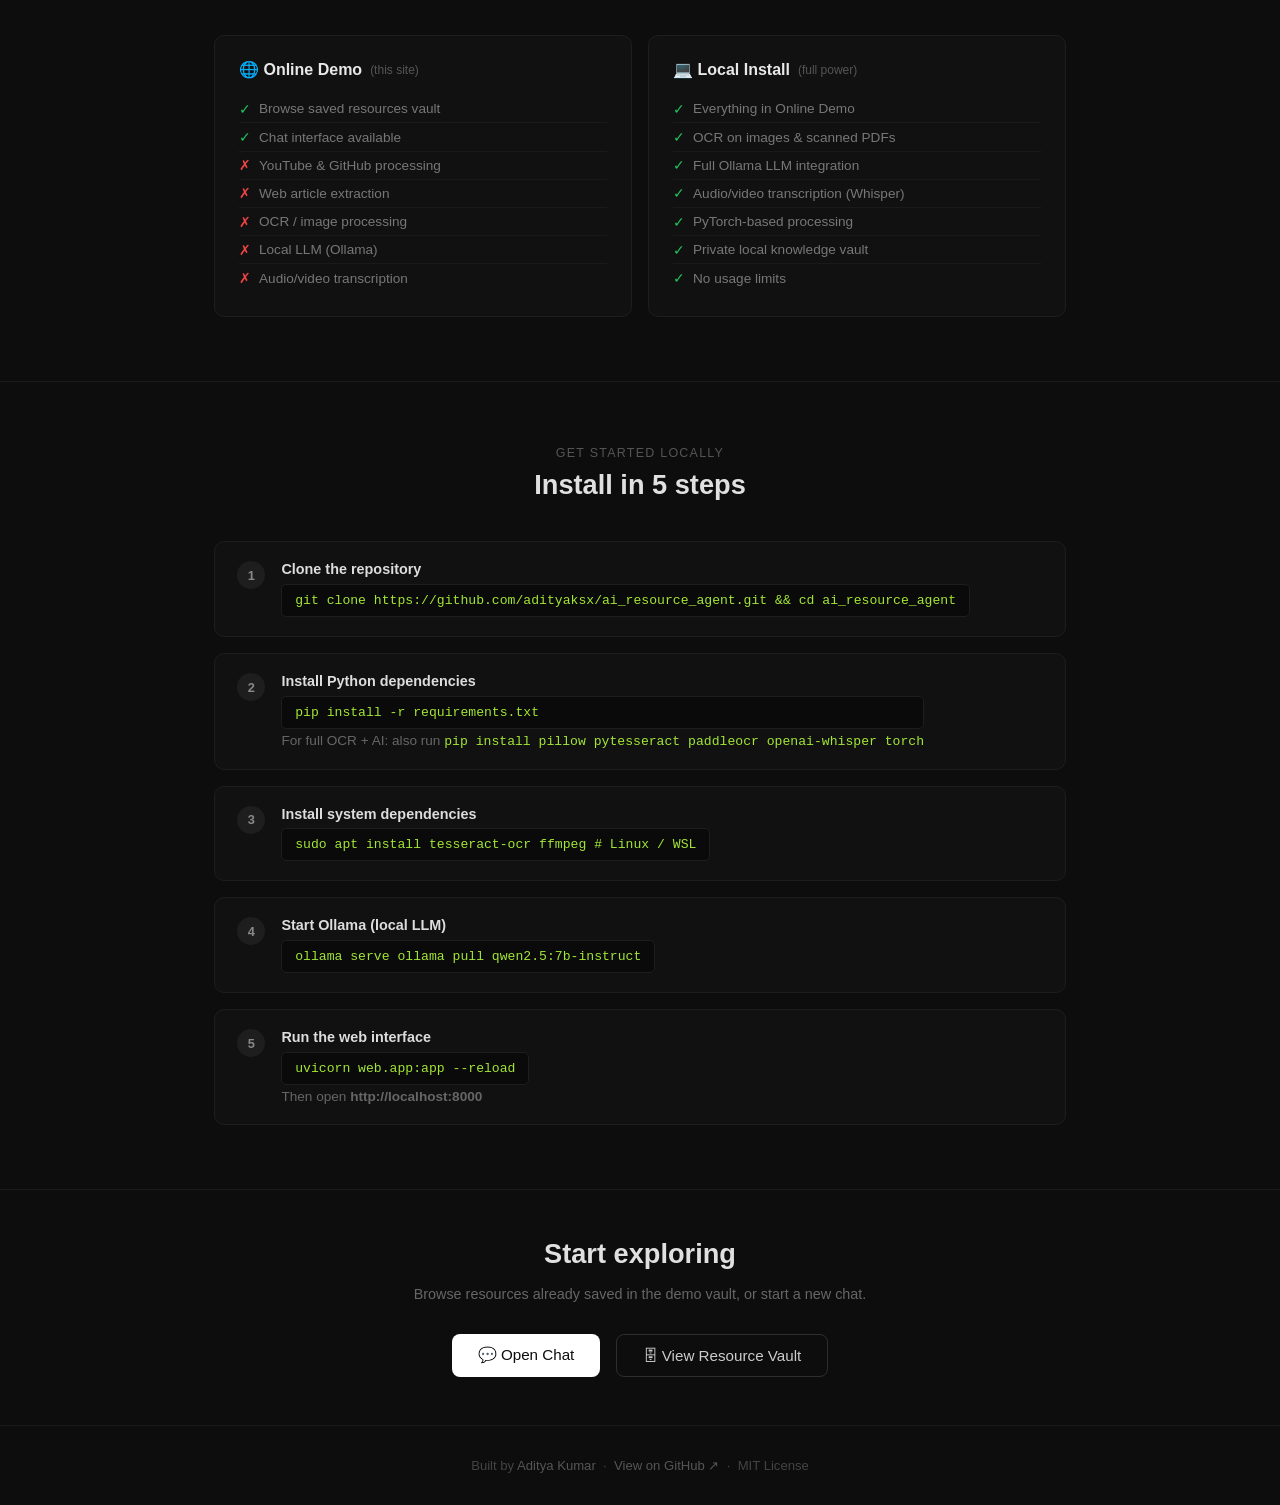
==== commit 7e658b04: "Update index.html" ====
--- a/frontend/index.html
+++ b/frontend/index.html
@@ -11,7 +11,8 @@
     body {
       background: #0d0d0d;
       color: #e8e8e8;
-      font-family: -apple-system, BlinkMacSystemFont, 'Segoe UI', sans-serif;
+      font-family: -apple-system, BlinkM
+      acSystemFont, 'Segoe UI', sans-serif;
       min-height: 100vh;
     }
 
@@ -263,7 +264,7 @@
 
 <!-- Header -->
 <header>
-  <div class="logo">🧠 <span>Resource Agent</span></div>
+  <div class="logo">🧠 <span>SourceSage</span></div>
   <nav>
     <a href="/chat">Chat</a>
     <a href="/resources">Vault</a>
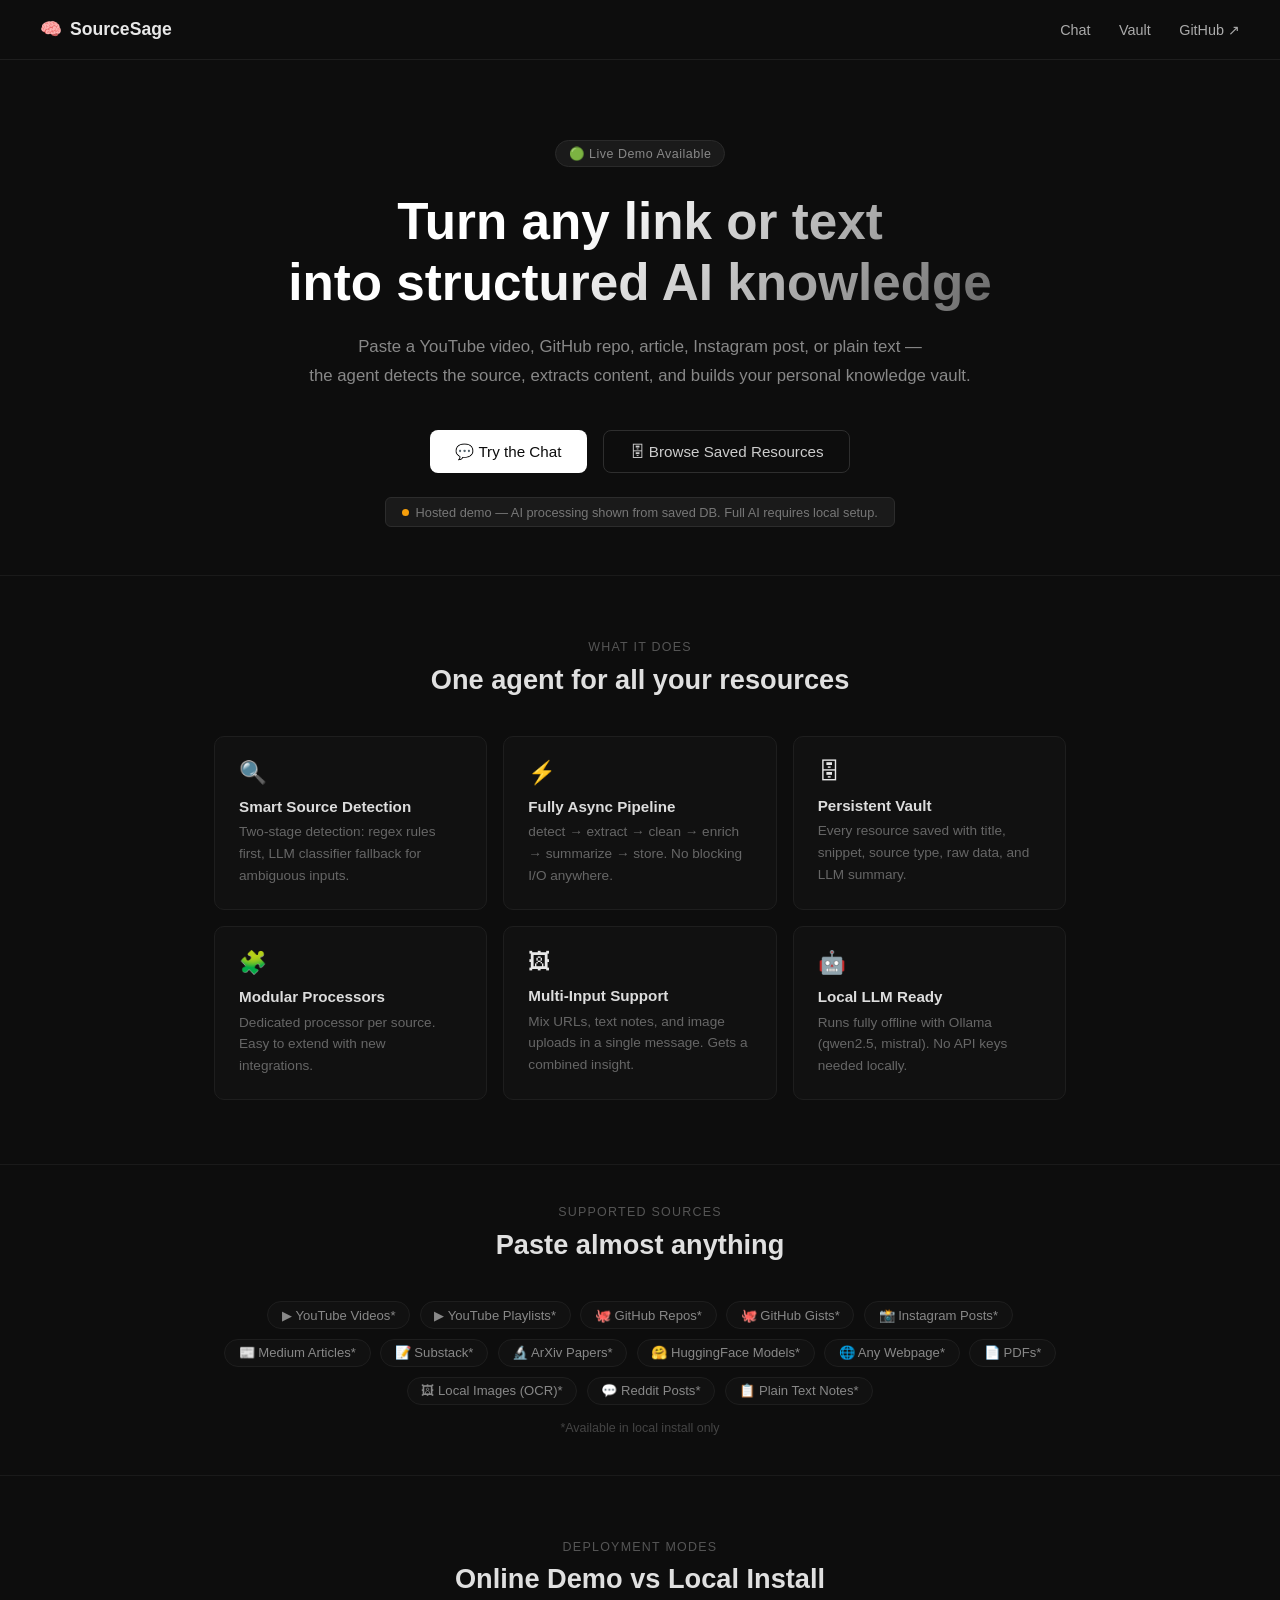
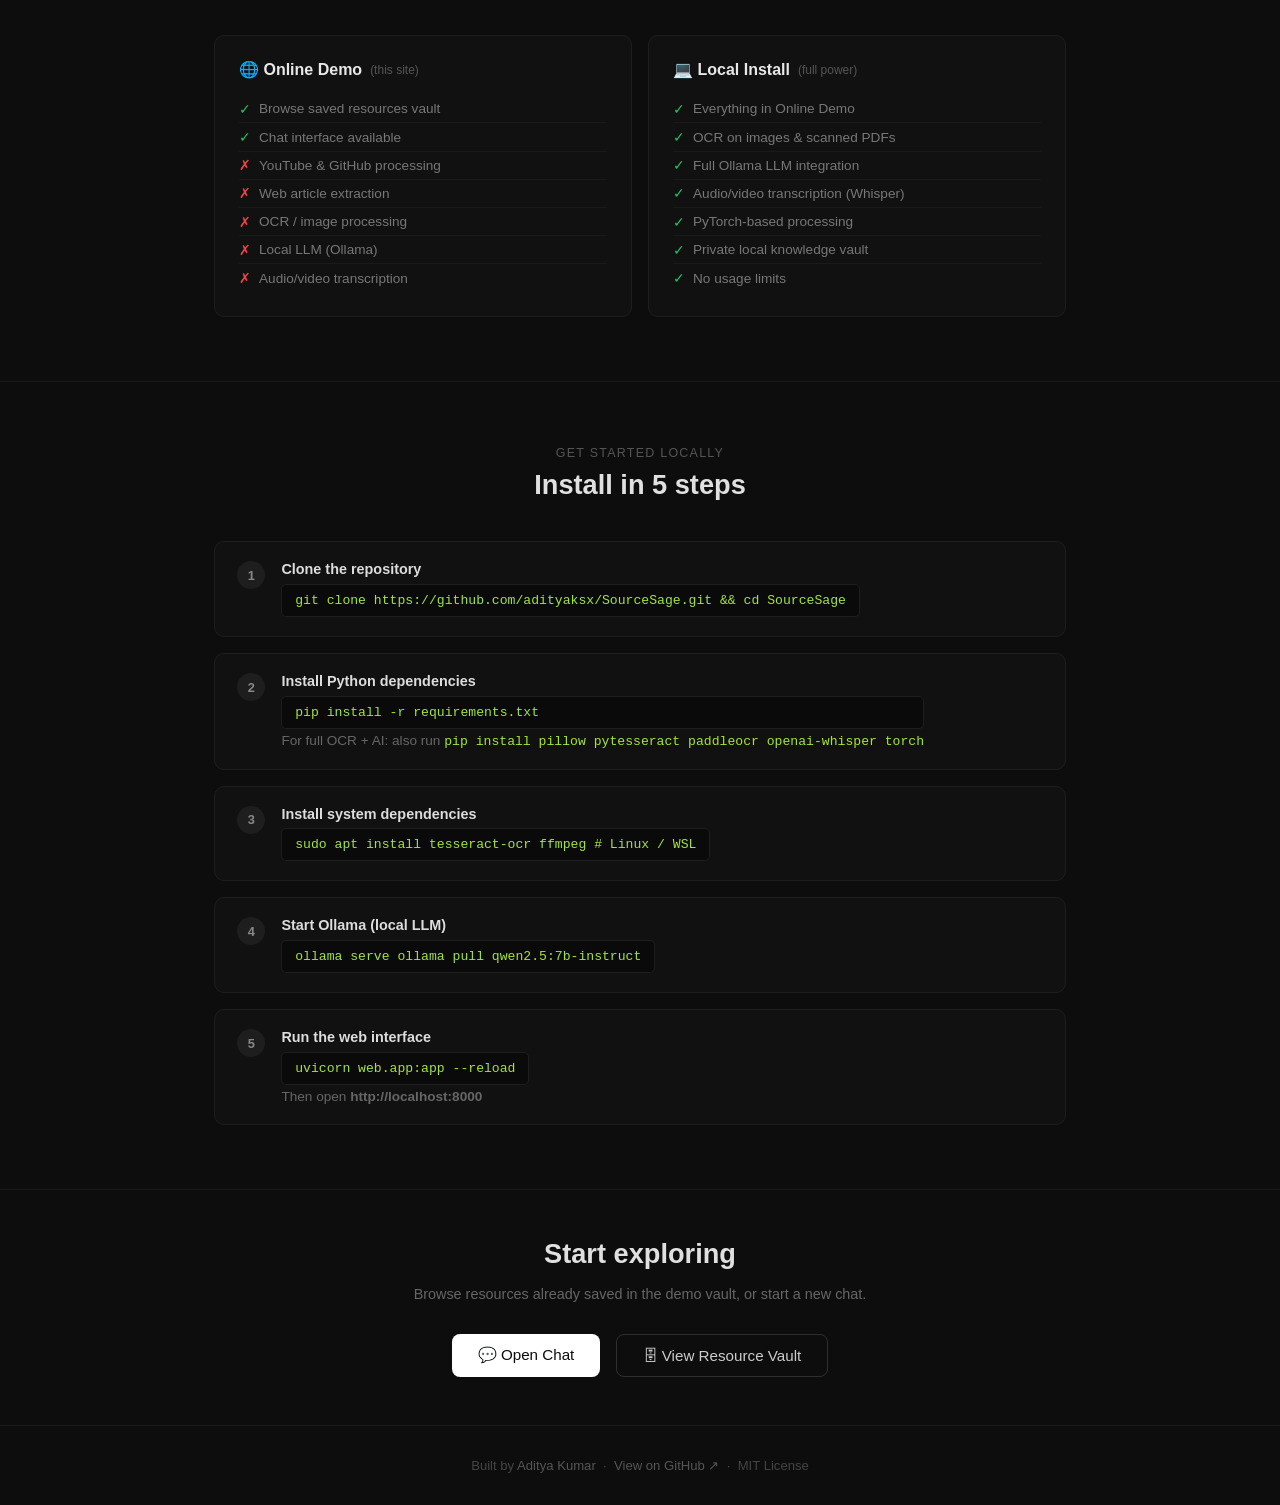
==== commit 181f2820: "Update index.html" ====
--- a/frontend/index.html
+++ b/frontend/index.html
@@ -402,7 +402,7 @@
       <div class="step-num">1</div>
       <div class="step-body">
         <h4>Clone the repository</h4>
-        <code>git clone https://github.com/adityaksx/ai_resource_agent.git && cd ai_resource_agent</code>
+        <code>git clone https://github.com/adityaksx/SourceSage.git && cd SourceSage</code>
       </div>
     </div>
     <div class="step">
